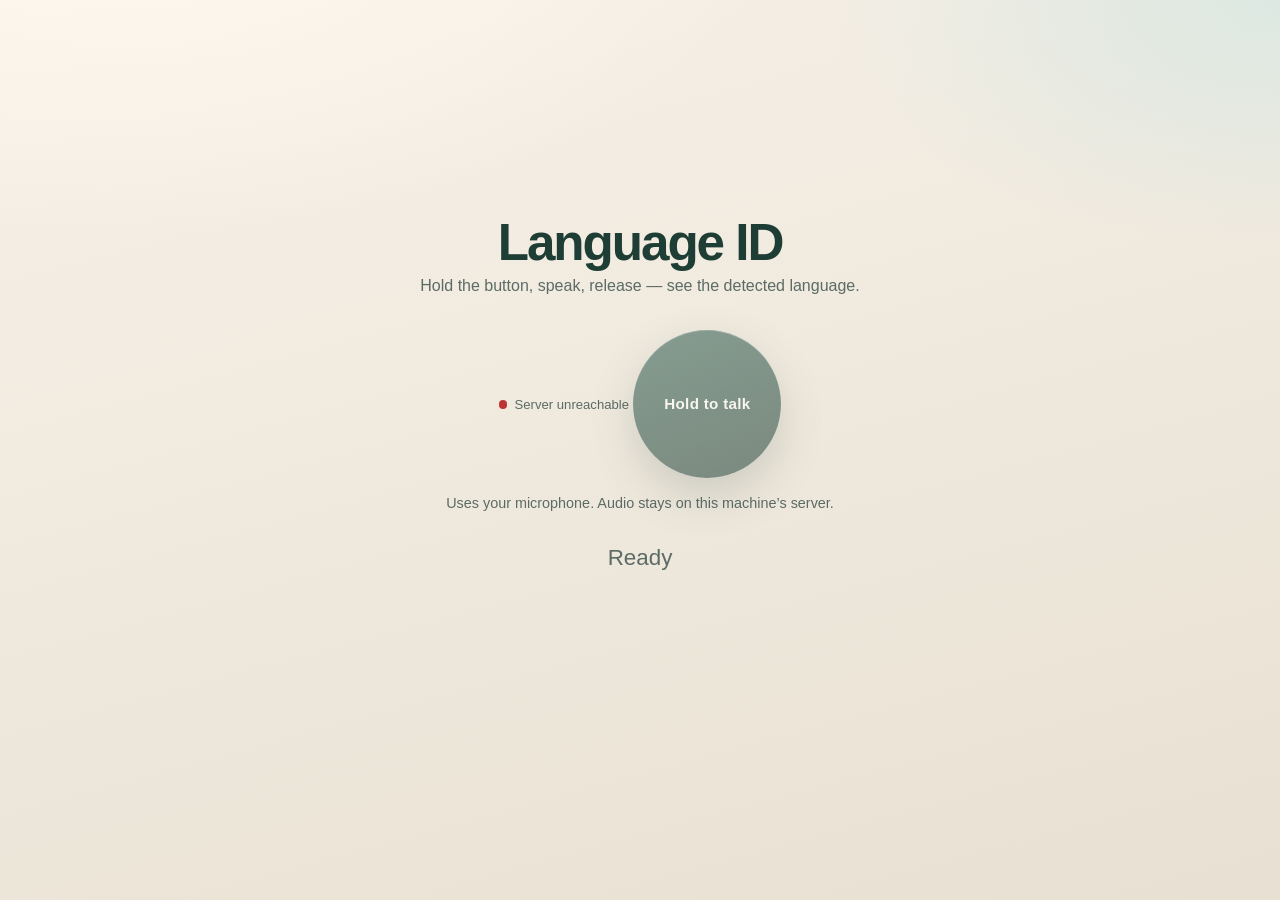
==== static/index.html @ f9b708a4 "lid based on conformer architecture" ====
<!DOCTYPE html>
<html lang="en">
<head>
  <meta charset="UTF-8" />
  <meta name="viewport" content="width=device-width, initial-scale=1" />
  <title>Language ID</title>
  <style>
    :root {
      --ink: #1a2421;
      --moss: #2f5d50;
      --moss-deep: #1e3d35;
      --paper: #f6f1e8;
      --paper-2: #e8e0d2;
      --accent: #c45c26;
      --muted: #5c6b66;
      --line: rgba(26, 36, 33, 0.12);
      --ok: #2f5d50;
      --warn: #a15c1a;
    }

    * { box-sizing: border-box; }
    html, body { height: 100%; margin: 0; }
    body {
      font-family: "Avenir Next", "Segoe UI", "Helvetica Neue", sans-serif;
      color: var(--ink);
      background:
        radial-gradient(1200px 600px at 10% -10%, #fff8ee 0%, transparent 55%),
        radial-gradient(900px 500px at 100% 0%, #dce8e2 0%, transparent 50%),
        linear-gradient(165deg, var(--paper) 0%, var(--paper-2) 100%);
      min-height: 100%;
      display: flex;
      align-items: center;
      justify-content: center;
      padding: 1.5rem;
    }

    .stage {
      width: min(440px, 100%);
      text-align: center;
    }

    .brand {
      font-size: clamp(2.4rem, 8vw, 3.2rem);
      font-weight: 700;
      letter-spacing: -0.04em;
      line-height: 1;
      margin: 0 0 0.45rem;
      color: var(--moss-deep);
    }

    .tagline {
      margin: 0 0 2rem;
      color: var(--muted);
      font-size: 1rem;
      line-height: 1.4;
    }

    .status {
      display: inline-flex;
      align-items: center;
      gap: 0.45rem;
      font-size: 0.82rem;
      color: var(--muted);
      margin-bottom: 1.75rem;
    }
    .dot {
      width: 0.55rem;
      height: 0.55rem;
      border-radius: 50%;
      background: var(--muted);
    }
    .dot.ok { background: var(--ok); }
    .dot.bad { background: #b33; }

    .mic {
      width: 148px;
      height: 148px;
      border-radius: 50%;
      border: none;
      cursor: pointer;
      color: #fff;
      background: linear-gradient(160deg, var(--moss) 0%, var(--moss-deep) 100%);
      box-shadow:
        0 18px 40px rgba(30, 61, 53, 0.28),
        inset 0 1px 0 rgba(255, 255, 255, 0.18);
      font-size: 0.95rem;
      font-weight: 600;
      letter-spacing: 0.02em;
      transition: transform 0.15s ease, box-shadow 0.15s ease, background 0.15s ease;
      user-select: none;
      -webkit-user-select: none;
      touch-action: none;
    }
    .mic:hover { transform: translateY(-1px); }
    .mic:active,
    .mic.recording {
      transform: scale(1.04);
      background: linear-gradient(160deg, var(--accent) 0%, #8f3d14 100%);
      box-shadow: 0 0 0 10px rgba(196, 92, 38, 0.16), 0 18px 40px rgba(196, 92, 38, 0.28);
    }
    .mic:disabled {
      opacity: 0.55;
      cursor: not-allowed;
      transform: none;
    }

    .hint {
      margin: 1.1rem 0 0;
      font-size: 0.9rem;
      color: var(--muted);
    }

    .result {
      margin-top: 2.25rem;
      min-height: 8.5rem;
    }

    .lang-code {
      font-size: clamp(3rem, 12vw, 4.25rem);
      font-weight: 700;
      letter-spacing: -0.05em;
      line-height: 1;
      margin: 0;
      color: var(--moss-deep);
      text-transform: uppercase;
    }
    .lang-code.uncertain { color: var(--warn); }
    .lang-code.empty { color: var(--muted); font-size: 1.4rem; font-weight: 500; letter-spacing: 0; text-transform: none; }

    .meta {
      margin: 0.65rem 0 0;
      font-size: 0.9rem;
      color: var(--muted);
    }

    .ranks {
      list-style: none;
      padding: 0;
      margin: 1.15rem 0 0;
      display: grid;
      gap: 0.35rem;
      text-align: left;
    }
    .ranks li {
      display: grid;
      grid-template-columns: 1.5rem 2.5rem 1fr;
      gap: 0.5rem;
      align-items: baseline;
      font-size: 0.92rem;
      padding: 0.35rem 0.55rem;
      border-top: 1px solid var(--line);
    }
    .ranks li:first-child { border-top: none; }
    .ranks .rank { color: var(--muted); }
    .ranks .code { font-weight: 700; text-transform: uppercase; }
    .ranks .score { color: var(--muted); text-align: right; font-variant-numeric: tabular-nums; }

    .error {
      margin-top: 1rem;
      color: #9b2c2c;
      font-size: 0.9rem;
    }

    @media (prefers-reduced-motion: reduce) {
      .mic { transition: none; }
    }
  </style>
</head>
<body>
  <main class="stage">
    <h1 class="brand">Language ID</h1>
    <p class="tagline">Hold the button, speak, release — see the detected language.</p>

    <div class="status" id="status">
      <span class="dot" id="statusDot"></span>
      <span id="statusText">Checking server…</span>
    </div>

    <button
      class="mic"
      id="micBtn"
      type="button"
      disabled
      aria-pressed="false"
      aria-label="Hold to speak"
    >Hold to talk</button>
    <p class="hint" id="hint">Uses your microphone. Audio stays on this machine’s server.</p>

    <section class="result" aria-live="polite">
      <p class="lang-code empty" id="langCode">Ready</p>
      <p class="meta" id="meta"></p>
      <ol class="ranks" id="ranks" hidden></ol>
      <p class="error" id="error" hidden></p>
    </section>
  </main>

  <script>
    const micBtn = document.getElementById("micBtn");
    const statusDot = document.getElementById("statusDot");
    const statusText = document.getElementById("statusText");
    const langCode = document.getElementById("langCode");
    const meta = document.getElementById("meta");
    const ranks = document.getElementById("ranks");
    const errorEl = document.getElementById("error");
    const hint = document.getElementById("hint");

    let mediaStream = null;
    let audioContext = null;
    let processor = null;
    let source = null;
    let chunks = [];
    let recording = false;
    let sampleRate = 16000;

    function setStatus(ok, text) {
      statusDot.className = "dot " + (ok === true ? "ok" : ok === false ? "bad" : "");
      statusText.textContent = text;
    }

    function showError(msg) {
      errorEl.hidden = !msg;
      errorEl.textContent = msg || "";
    }

    function floatTo16BitPCM(float32) {
      const out = new Int16Array(float32.length);
      for (let i = 0; i < float32.length; i++) {
        const s = Math.max(-1, Math.min(1, float32[i]));
        out[i] = s < 0 ? s * 0x8000 : s * 0x7fff;
      }
      return out;
    }

    function encodeWav(float32, rate) {
      const pcm = floatTo16BitPCM(float32);
      const buffer = new ArrayBuffer(44 + pcm.length * 2);
      const view = new DataView(buffer);
      const writeStr = (offset, str) => {
        for (let i = 0; i < str.length; i++) view.setUint8(offset + i, str.charCodeAt(i));
      };
      writeStr(0, "RIFF");
      view.setUint32(4, 36 + pcm.length * 2, true);
      writeStr(8, "WAVE");
      writeStr(12, "fmt ");
      view.setUint32(16, 16, true);
      view.setUint16(20, 1, true);
      view.setUint16(22, 1, true);
      view.setUint32(24, rate, true);
      view.setUint32(28, rate * 2, true);
      view.setUint16(32, 2, true);
      view.setUint16(34, 16, true);
      writeStr(36, "data");
      view.setUint32(40, pcm.length * 2, true);
      let offset = 44;
      for (let i = 0; i < pcm.length; i++, offset += 2) {
        view.setInt16(offset, pcm[i], true);
      }
      return new Blob([buffer], { type: "audio/wav" });
    }

    function downsample(buffer, fromRate, toRate) {
      if (fromRate === toRate) return buffer;
      const ratio = fromRate / toRate;
      const newLen = Math.max(1, Math.round(buffer.length / ratio));
      const result = new Float32Array(newLen);
      for (let i = 0; i < newLen; i++) {
        const start = Math.floor(i * ratio);
        const end = Math.min(Math.floor((i + 1) * ratio), buffer.length);
        let sum = 0;
        let count = 0;
        for (let j = start; j < end; j++) {
          sum += buffer[j];
          count++;
        }
        result[i] = count ? sum / count : buffer[start] || 0;
      }
      return result;
    }

    async function ensureMic() {
      if (mediaStream) return;
      mediaStream = await navigator.mediaDevices.getUserMedia({
        audio: {
          channelCount: 1,
          echoCancellation: true,
          noiseSuppression: true,
        },
      });
    }

    async function startRecording() {
      if (recording) return;
      showError("");
      await ensureMic();
      audioContext = new (window.AudioContext || window.webkitAudioContext)();
      sampleRate = audioContext.sampleRate;
      source = audioContext.createMediaStreamSource(mediaStream);
      processor = audioContext.createScriptProcessor(4096, 1, 1);
      chunks = [];
      processor.onaudioprocess = (e) => {
        if (!recording) return;
        chunks.push(new Float32Array(e.inputBuffer.getChannelData(0)));
      };
      source.connect(processor);
      processor.connect(audioContext.destination);
      recording = true;
      micBtn.classList.add("recording");
      micBtn.setAttribute("aria-pressed", "true");
      micBtn.textContent = "Listening…";
      hint.textContent = "Release to identify the language.";
      langCode.textContent = "…";
      langCode.className = "lang-code empty";
      meta.textContent = "";
      ranks.hidden = true;
    }

    function stopRecording() {
      if (!recording) return;
      recording = false;
      micBtn.classList.remove("recording");
      micBtn.setAttribute("aria-pressed", "false");
      micBtn.textContent = "Hold to talk";
      hint.textContent = "Identifying…";

      try { processor && processor.disconnect(); } catch (_) {}
      try { source && source.disconnect(); } catch (_) {}
      try { audioContext && audioContext.close(); } catch (_) {}
      processor = null;
      source = null;
      audioContext = null;

      if (!chunks.length) {
        hint.textContent = "Hold the button, speak, then release.";
        langCode.textContent = "Ready";
        showError("No audio captured. Try again.");
        return;
      }

      let total = 0;
      for (const c of chunks) total += c.length;
      const merged = new Float32Array(total);
      let offset = 0;
      for (const c of chunks) {
        merged.set(c, offset);
        offset += c.length;
      }
      const pcm16k = downsample(merged, sampleRate, 16000);
      if (pcm16k.length < 16000 * 0.4) {
        hint.textContent = "Hold a bit longer (about 1 second).";
        langCode.textContent = "Too short";
        langCode.className = "lang-code empty";
        return;
      }
      const wav = encodeWav(pcm16k, 16000);
      identify(wav);
    }

    async function identify(blob) {
      micBtn.disabled = true;
      try {
        const form = new FormData();
        form.append("audio", blob, "utterance.wav");
        const res = await fetch("/identify", { method: "POST", body: form });
        const data = await res.json().catch(() => ({}));
        if (!res.ok) throw new Error(data.detail || res.statusText || "Identify failed");

        const code = data.language || data.top_language || "—";
        const uncertain = data.decision === "uncertain" || !data.language;
        langCode.textContent = code;
        langCode.className = "lang-code" + (uncertain ? " uncertain" : "");

        const parts = [];
        if (data.decision) parts.push(data.decision);
        if (typeof data.margin === "number") parts.push("margin " + data.margin.toFixed(3));
        if (data.latency_ms && typeof data.latency_ms.total === "number") {
          parts.push(Math.round(data.latency_ms.total) + " ms");
        }
        meta.textContent = parts.join(" · ");

        const list = (data.languages || []).slice(0, 5);
        ranks.innerHTML = "";
        if (list.length) {
          ranks.hidden = false;
          for (const item of list) {
            const li = document.createElement("li");
            li.innerHTML =
              '<span class="rank">' + item.rank + "</span>" +
              '<span class="code">' + item.language + "</span>" +
              '<span class="score">' + Number(item.score).toFixed(3) + "</span>";
            ranks.appendChild(li);
          }
        } else {
          ranks.hidden = true;
        }
        hint.textContent = "Hold the button, speak, release.";
      } catch (err) {
        langCode.textContent = "Error";
        langCode.className = "lang-code empty";
        meta.textContent = "";
        ranks.hidden = true;
        showError(err.message || String(err));
        hint.textContent = "Hold the button, speak, release.";
      } finally {
        micBtn.disabled = false;
      }
    }

    function bindPointer() {
      const start = async (e) => {
        e.preventDefault();
        try {
          await startRecording();
        } catch (err) {
          showError(err.message || "Microphone permission denied");
          setStatus(false, "Microphone unavailable");
        }
      };
      const end = (e) => {
        e.preventDefault();
        stopRecording();
      };
      micBtn.addEventListener("pointerdown", start);
      micBtn.addEventListener("pointerup", end);
      micBtn.addEventListener("pointercancel", end);
      micBtn.addEventListener("pointerleave", () => {
        if (recording) stopRecording();
      });
      // Avoid context menu on long-press (mobile)
      micBtn.addEventListener("contextmenu", (e) => e.preventDefault());
    }

    async function boot() {
      bindPointer();
      try {
        const res = await fetch("/health");
        const data = await res.json();
        if (data.model_loaded) {
          const langs = (data.languages_loaded || data.languages_available || []).join(", ");
          setStatus(true, "Ready" + (data.device ? " · " + data.device : "") + (langs ? " · " + langs : ""));
          micBtn.disabled = false;
        } else {
          setStatus(false, "Model not loaded");
        }
      } catch (_) {
        setStatus(false, "Server unreachable");
      }
    }

    boot();
  </script>
</body>
</html>
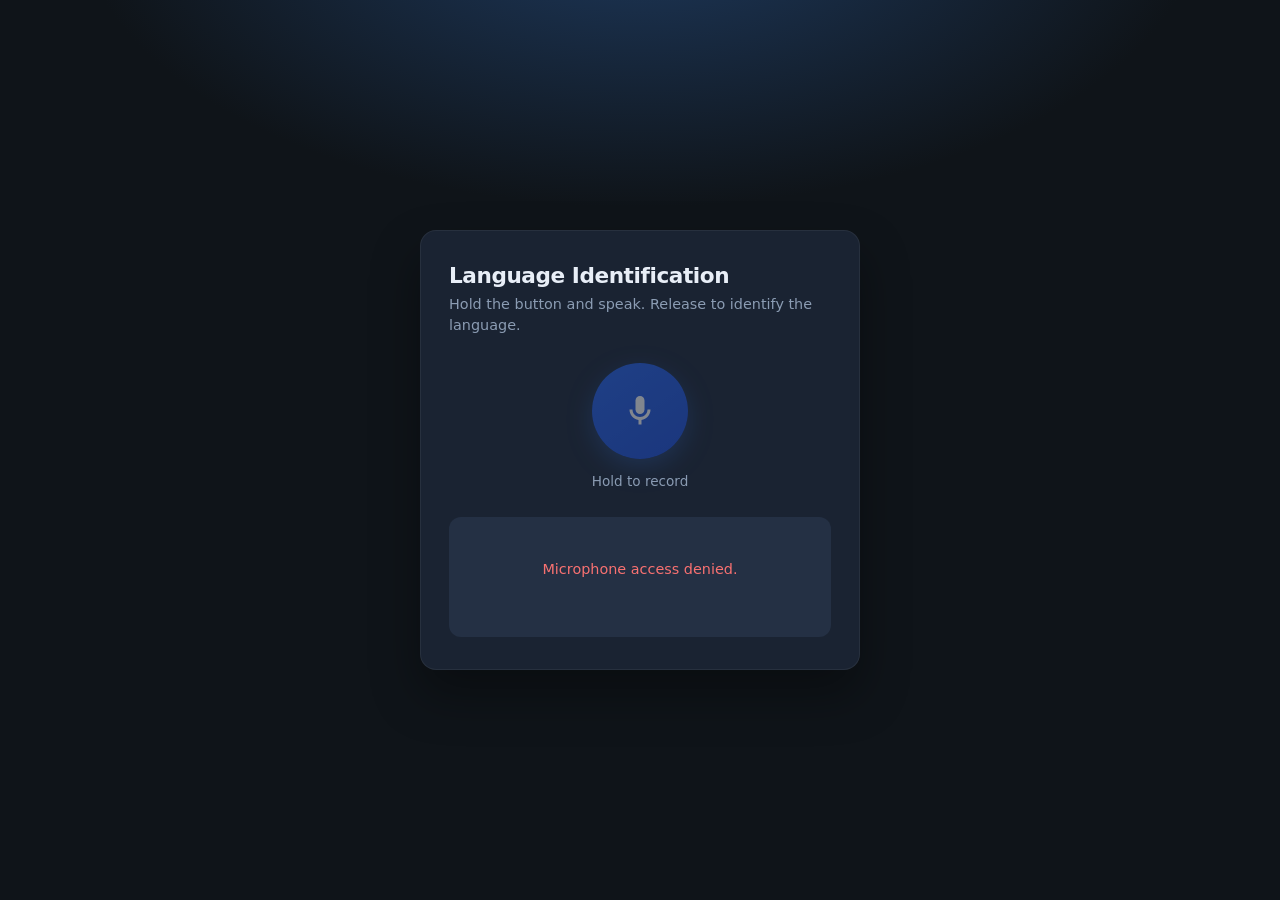
==== commit a2247a90: "Remove deprecated files and scripts related to Docker, environment setup, and model installation. Up" ====
--- a/static/index.html
+++ b/static/index.html
@@ -2,258 +2,257 @@
 <html lang="en">
 <head>
   <meta charset="UTF-8" />
-  <meta name="viewport" content="width=device-width, initial-scale=1" />
+  <meta name="viewport" content="width=device-width, initial-scale=1.0" />
   <title>Language ID</title>
   <style>
     :root {
-      --ink: #1a2421;
-      --moss: #2f5d50;
-      --moss-deep: #1e3d35;
-      --paper: #f6f1e8;
-      --paper-2: #e8e0d2;
-      --accent: #c45c26;
-      --muted: #5c6b66;
-      --line: rgba(26, 36, 33, 0.12);
-      --ok: #2f5d50;
-      --warn: #a15c1a;
-    }
-
-    * { box-sizing: border-box; }
-    html, body { height: 100%; margin: 0; }
+      --bg: #0f1419;
+      --surface: #1a2332;
+      --surface2: #243044;
+      --text: #e8eef7;
+      --muted: #8b9cb3;
+      --accent: #3b82f6;
+      --accent-glow: rgba(59, 130, 246, 0.35);
+      --success: #34d399;
+      --danger: #f87171;
+      --radius: 16px;
+    }
+
+    * { box-sizing: border-box; margin: 0; padding: 0; }
+
     body {
-      font-family: "Avenir Next", "Segoe UI", "Helvetica Neue", sans-serif;
-      color: var(--ink);
-      background:
-        radial-gradient(1200px 600px at 10% -10%, #fff8ee 0%, transparent 55%),
-        radial-gradient(900px 500px at 100% 0%, #dce8e2 0%, transparent 50%),
-        linear-gradient(165deg, var(--paper) 0%, var(--paper-2) 100%);
-      min-height: 100%;
+      min-height: 100vh;
+      font-family: "Segoe UI", system-ui, -apple-system, sans-serif;
+      background: radial-gradient(ellipse 80% 60% at 50% -10%, #1e3a5f 0%, var(--bg) 55%);
+      color: var(--text);
       display: flex;
       align-items: center;
       justify-content: center;
-      padding: 1.5rem;
-    }
-
-    .stage {
+      padding: 24px;
+    }
+
+    .card {
       width: min(440px, 100%);
-      text-align: center;
-    }
-
-    .brand {
-      font-size: clamp(2.4rem, 8vw, 3.2rem);
-      font-weight: 700;
-      letter-spacing: -0.04em;
-      line-height: 1;
-      margin: 0 0 0.45rem;
-      color: var(--moss-deep);
-    }
-
-    .tagline {
-      margin: 0 0 2rem;
-      color: var(--muted);
-      font-size: 1rem;
-      line-height: 1.4;
-    }
-
-    .status {
-      display: inline-flex;
+      background: var(--surface);
+      border: 1px solid rgba(255, 255, 255, 0.06);
+      border-radius: var(--radius);
+      padding: 32px 28px;
+      box-shadow: 0 24px 48px rgba(0, 0, 0, 0.35);
+    }
+
+    h1 {
+      font-size: 1.35rem;
+      font-weight: 600;
+      letter-spacing: -0.02em;
+      margin-bottom: 6px;
+    }
+
+    .subtitle {
+      color: var(--muted);
+      font-size: 0.9rem;
+      margin-bottom: 28px;
+      line-height: 1.45;
+    }
+
+    .mic-wrap {
+      display: flex;
+      flex-direction: column;
       align-items: center;
-      gap: 0.45rem;
-      font-size: 0.82rem;
-      color: var(--muted);
-      margin-bottom: 1.75rem;
-    }
-    .dot {
-      width: 0.55rem;
-      height: 0.55rem;
-      border-radius: 50%;
-      background: var(--muted);
-    }
-    .dot.ok { background: var(--ok); }
-    .dot.bad { background: #b33; }
-
-    .mic {
-      width: 148px;
-      height: 148px;
+      gap: 14px;
+      margin-bottom: 28px;
+    }
+
+    .mic-btn {
+      width: 96px;
+      height: 96px;
       border-radius: 50%;
       border: none;
+      background: linear-gradient(145deg, #2563eb, #1d4ed8);
+      color: white;
       cursor: pointer;
-      color: #fff;
-      background: linear-gradient(160deg, var(--moss) 0%, var(--moss-deep) 100%);
-      box-shadow:
-        0 18px 40px rgba(30, 61, 53, 0.28),
-        inset 0 1px 0 rgba(255, 255, 255, 0.18);
-      font-size: 0.95rem;
-      font-weight: 600;
-      letter-spacing: 0.02em;
-      transition: transform 0.15s ease, box-shadow 0.15s ease, background 0.15s ease;
+      display: flex;
+      align-items: center;
+      justify-content: center;
+      transition: transform 0.15s, box-shadow 0.15s;
+      box-shadow: 0 8px 24px var(--accent-glow);
       user-select: none;
-      -webkit-user-select: none;
-      touch-action: none;
-    }
-    .mic:hover { transform: translateY(-1px); }
-    .mic:active,
-    .mic.recording {
-      transform: scale(1.04);
-      background: linear-gradient(160deg, var(--accent) 0%, #8f3d14 100%);
-      box-shadow: 0 0 0 10px rgba(196, 92, 38, 0.16), 0 18px 40px rgba(196, 92, 38, 0.28);
-    }
-    .mic:disabled {
-      opacity: 0.55;
-      cursor: not-allowed;
-      transform: none;
-    }
+      -webkit-tap-highlight-color: transparent;
+    }
+
+    .mic-btn:hover { transform: scale(1.04); }
+    .mic-btn:active, .mic-btn.recording {
+      transform: scale(0.96);
+      box-shadow: 0 0 0 12px var(--accent-glow), 0 4px 16px var(--accent-glow);
+    }
+
+    .mic-btn.recording { background: linear-gradient(145deg, #dc2626, #b91c1c); }
+    .mic-btn:disabled { opacity: 0.45; cursor: not-allowed; transform: none; }
+
+    .mic-btn svg { width: 36px; height: 36px; }
 
     .hint {
-      margin: 1.1rem 0 0;
+      font-size: 0.85rem;
+      color: var(--muted);
+      text-align: center;
+    }
+
+    .result {
+      background: var(--surface2);
+      border-radius: 12px;
+      padding: 20px;
+      min-height: 120px;
+    }
+
+    .result-label {
+      font-size: 0.75rem;
+      text-transform: uppercase;
+      letter-spacing: 0.06em;
+      color: var(--muted);
+      margin-bottom: 8px;
+    }
+
+    .language {
+      font-size: 1.75rem;
+      font-weight: 700;
+      letter-spacing: -0.02em;
+      margin-bottom: 4px;
+    }
+
+    .language-code {
+      font-size: 0.85rem;
+      color: var(--muted);
+      margin-bottom: 16px;
+    }
+
+    .scores { display: flex; flex-direction: column; gap: 8px; }
+
+    .score-row {
+      display: grid;
+      grid-template-columns: 52px 1fr 48px;
+      align-items: center;
+      gap: 10px;
+      font-size: 0.82rem;
+    }
+
+    .score-row .bar-wrap {
+      height: 6px;
+      background: rgba(255, 255, 255, 0.08);
+      border-radius: 3px;
+      overflow: hidden;
+    }
+
+    .score-row .bar {
+      height: 100%;
+      background: var(--accent);
+      border-radius: 3px;
+      transition: width 0.4s ease;
+    }
+
+    .score-row.top .bar { background: var(--success); }
+
+    .score-row .val {
+      text-align: right;
+      color: var(--muted);
+      font-variant-numeric: tabular-nums;
+    }
+
+    .status {
+      text-align: center;
+      color: var(--muted);
       font-size: 0.9rem;
-      color: var(--muted);
-    }
-
-    .result {
-      margin-top: 2.25rem;
-      min-height: 8.5rem;
-    }
-
-    .lang-code {
-      font-size: clamp(3rem, 12vw, 4.25rem);
-      font-weight: 700;
-      letter-spacing: -0.05em;
-      line-height: 1;
-      margin: 0;
-      color: var(--moss-deep);
-      text-transform: uppercase;
-    }
-    .lang-code.uncertain { color: var(--warn); }
-    .lang-code.empty { color: var(--muted); font-size: 1.4rem; font-weight: 500; letter-spacing: 0; text-transform: none; }
-
-    .meta {
-      margin: 0.65rem 0 0;
-      font-size: 0.9rem;
-      color: var(--muted);
-    }
-
-    .ranks {
-      list-style: none;
-      padding: 0;
-      margin: 1.15rem 0 0;
-      display: grid;
-      gap: 0.35rem;
-      text-align: left;
-    }
-    .ranks li {
-      display: grid;
-      grid-template-columns: 1.5rem 2.5rem 1fr;
-      gap: 0.5rem;
-      align-items: baseline;
-      font-size: 0.92rem;
-      padding: 0.35rem 0.55rem;
-      border-top: 1px solid var(--line);
-    }
-    .ranks li:first-child { border-top: none; }
-    .ranks .rank { color: var(--muted); }
-    .ranks .code { font-weight: 700; text-transform: uppercase; }
-    .ranks .score { color: var(--muted); text-align: right; font-variant-numeric: tabular-nums; }
-
-    .error {
-      margin-top: 1rem;
-      color: #9b2c2c;
-      font-size: 0.9rem;
-    }
-
-    @media (prefers-reduced-motion: reduce) {
-      .mic { transition: none; }
+      padding: 24px 0;
+    }
+
+    .status.error { color: var(--danger); }
+
+    .pulse {
+      animation: pulse 1.2s ease-in-out infinite;
+    }
+
+    @keyframes pulse {
+      0%, 100% { opacity: 1; }
+      50% { opacity: 0.5; }
     }
   </style>
 </head>
 <body>
-  <main class="stage">
-    <h1 class="brand">Language ID</h1>
-    <p class="tagline">Hold the button, speak, release — see the detected language.</p>
-
-    <div class="status" id="status">
-      <span class="dot" id="statusDot"></span>
-      <span id="statusText">Checking server…</span>
+  <div class="card">
+    <h1>Language Identification</h1>
+    <p class="subtitle">Hold the button and speak. Release to identify the language.</p>
+
+    <div class="mic-wrap">
+      <button class="mic-btn" id="micBtn" type="button" aria-label="Hold to speak">
+        <svg viewBox="0 0 24 24" fill="currentColor" aria-hidden="true">
+          <path d="M12 14c1.66 0 3-1.34 3-3V5c0-1.66-1.34-3-3-3S9 3.34 9 5v6c0 1.66 1.34 3 3 3z"/>
+          <path d="M17 11c0 2.76-2.24 5-5 5s-5-2.24-5-5H5c0 3.53 2.61 6.43 6 6.92V21h2v-3.08c3.39-.49 6-3.39 6-6.92h-2z"/>
+        </svg>
+      </button>
+      <span class="hint" id="hint">Hold to record</span>
     </div>
 
-    <button
-      class="mic"
-      id="micBtn"
-      type="button"
-      disabled
-      aria-pressed="false"
-      aria-label="Hold to speak"
-    >Hold to talk</button>
-    <p class="hint" id="hint">Uses your microphone. Audio stays on this machine’s server.</p>
-
-    <section class="result" aria-live="polite">
-      <p class="lang-code empty" id="langCode">Ready</p>
-      <p class="meta" id="meta"></p>
-      <ol class="ranks" id="ranks" hidden></ol>
-      <p class="error" id="error" hidden></p>
-    </section>
-  </main>
+    <div class="result" id="result">
+      <div class="status" id="status">Waiting for speech…</div>
+    </div>
+  </div>
 
   <script>
+    const LANG_NAMES = {
+      hi: "Hindi", kn: "Kannada", mr: "Marathi", ta: "Tamil", te: "Telugu",
+      as: "Assamese", bn: "Bengali", gu: "Gujarati", ml: "Malayalam",
+      pa: "Punjabi", ur: "Urdu", ne: "Nepali", or: "Odia", sa: "Sanskrit",
+    };
+
     const micBtn = document.getElementById("micBtn");
-    const statusDot = document.getElementById("statusDot");
-    const statusText = document.getElementById("statusText");
-    const langCode = document.getElementById("langCode");
-    const meta = document.getElementById("meta");
-    const ranks = document.getElementById("ranks");
-    const errorEl = document.getElementById("error");
     const hint = document.getElementById("hint");
+    const result = document.getElementById("result");
 
     let mediaStream = null;
     let audioContext = null;
     let processor = null;
     let source = null;
-    let chunks = [];
     let recording = false;
-    let sampleRate = 16000;
-
-    function setStatus(ok, text) {
-      statusDot.className = "dot " + (ok === true ? "ok" : ok === false ? "bad" : "");
-      statusText.textContent = text;
+    let samples = [];
+
+    async function initMic() {
+      try {
+        mediaStream = await navigator.mediaDevices.getUserMedia({ audio: true });
+        hint.textContent = "Hold to record";
+      } catch (err) {
+        micBtn.disabled = true;
+        showError("Microphone access denied.");
+      }
     }
 
     function showError(msg) {
-      errorEl.hidden = !msg;
-      errorEl.textContent = msg || "";
-    }
-
-    function floatTo16BitPCM(float32) {
-      const out = new Int16Array(float32.length);
-      for (let i = 0; i < float32.length; i++) {
-        const s = Math.max(-1, Math.min(1, float32[i]));
-        out[i] = s < 0 ? s * 0x8000 : s * 0x7fff;
-      }
-      return out;
-    }
-
-    function encodeWav(float32, rate) {
-      const pcm = floatTo16BitPCM(float32);
-      const buffer = new ArrayBuffer(44 + pcm.length * 2);
+      result.innerHTML = `<div class="status error">${msg}</div>`;
+    }
+
+    function showLoading() {
+      result.innerHTML = `<div class="status pulse">Identifying…</div>`;
+    }
+
+    function encodeWav(float32, sampleRate) {
+      const buffer = new ArrayBuffer(44 + float32.length * 2);
       const view = new DataView(buffer);
-      const writeStr = (offset, str) => {
-        for (let i = 0; i < str.length; i++) view.setUint8(offset + i, str.charCodeAt(i));
-      };
+      const writeStr = (off, s) => { for (let i = 0; i < s.length; i++) view.setUint8(off + i, s.charCodeAt(i)); };
       writeStr(0, "RIFF");
-      view.setUint32(4, 36 + pcm.length * 2, true);
+      view.setUint32(4, 36 + float32.length * 2, true);
       writeStr(8, "WAVE");
       writeStr(12, "fmt ");
       view.setUint32(16, 16, true);
       view.setUint16(20, 1, true);
       view.setUint16(22, 1, true);
-      view.setUint32(24, rate, true);
-      view.setUint32(28, rate * 2, true);
+      view.setUint32(24, sampleRate, true);
+      view.setUint32(28, sampleRate * 2, true);
       view.setUint16(32, 2, true);
       view.setUint16(34, 16, true);
       writeStr(36, "data");
-      view.setUint32(40, pcm.length * 2, true);
-      let offset = 44;
-      for (let i = 0; i < pcm.length; i++, offset += 2) {
-        view.setInt16(offset, pcm[i], true);
+      view.setUint32(40, float32.length * 2, true);
+      let off = 44;
+      for (let i = 0; i < float32.length; i++) {
+        const s = Math.max(-1, Math.min(1, float32[i]));
+        view.setInt16(off, s < 0 ? s * 0x8000 : s * 0x7fff, true);
+        off += 2;
       }
       return new Blob([buffer], { type: "audio/wav" });
     }
@@ -261,192 +260,113 @@
     function downsample(buffer, fromRate, toRate) {
       if (fromRate === toRate) return buffer;
       const ratio = fromRate / toRate;
-      const newLen = Math.max(1, Math.round(buffer.length / ratio));
-      const result = new Float32Array(newLen);
-      for (let i = 0; i < newLen; i++) {
-        const start = Math.floor(i * ratio);
-        const end = Math.min(Math.floor((i + 1) * ratio), buffer.length);
-        let sum = 0;
-        let count = 0;
-        for (let j = start; j < end; j++) {
-          sum += buffer[j];
-          count++;
-        }
-        result[i] = count ? sum / count : buffer[start] || 0;
-      }
-      return result;
-    }
-
-    async function ensureMic() {
-      if (mediaStream) return;
-      mediaStream = await navigator.mediaDevices.getUserMedia({
-        audio: {
-          channelCount: 1,
-          echoCancellation: true,
-          noiseSuppression: true,
-        },
-      });
+      const len = Math.round(buffer.length / ratio);
+      const out = new Float32Array(len);
+      for (let i = 0; i < len; i++) {
+        out[i] = buffer[Math.round(i * ratio)];
+      }
+      return out;
     }
 
     async function startRecording() {
-      if (recording) return;
-      showError("");
-      await ensureMic();
-      audioContext = new (window.AudioContext || window.webkitAudioContext)();
-      sampleRate = audioContext.sampleRate;
+      if (!mediaStream || recording) return;
+      recording = true;
+      samples = [];
+      micBtn.classList.add("recording");
+      hint.textContent = "Listening… release to identify";
+
+      audioContext = new AudioContext();
       source = audioContext.createMediaStreamSource(mediaStream);
       processor = audioContext.createScriptProcessor(4096, 1, 1);
-      chunks = [];
       processor.onaudioprocess = (e) => {
-        if (!recording) return;
-        chunks.push(new Float32Array(e.inputBuffer.getChannelData(0)));
+        if (recording) samples.push(new Float32Array(e.inputBuffer.getChannelData(0)));
       };
       source.connect(processor);
       processor.connect(audioContext.destination);
-      recording = true;
-      micBtn.classList.add("recording");
-      micBtn.setAttribute("aria-pressed", "true");
-      micBtn.textContent = "Listening…";
-      hint.textContent = "Release to identify the language.";
-      langCode.textContent = "…";
-      langCode.className = "lang-code empty";
-      meta.textContent = "";
-      ranks.hidden = true;
-    }
-
-    function stopRecording() {
+    }
+
+    async function stopRecording() {
       if (!recording) return;
       recording = false;
       micBtn.classList.remove("recording");
-      micBtn.setAttribute("aria-pressed", "false");
-      micBtn.textContent = "Hold to talk";
-      hint.textContent = "Identifying…";
-
-      try { processor && processor.disconnect(); } catch (_) {}
-      try { source && source.disconnect(); } catch (_) {}
-      try { audioContext && audioContext.close(); } catch (_) {}
-      processor = null;
-      source = null;
-      audioContext = null;
-
-      if (!chunks.length) {
-        hint.textContent = "Hold the button, speak, then release.";
-        langCode.textContent = "Ready";
-        showError("No audio captured. Try again.");
+      hint.textContent = "Hold to record";
+
+      processor.disconnect();
+      source.disconnect();
+      const rate = audioContext.sampleRate;
+      await audioContext.close();
+
+      const total = samples.reduce((n, c) => n + c.length, 0);
+      if (total < rate * 0.3) {
+        showError("Too short — hold the button and speak for at least half a second.");
         return;
       }
 
-      let total = 0;
-      for (const c of chunks) total += c.length;
       const merged = new Float32Array(total);
       let offset = 0;
-      for (const c of chunks) {
-        merged.set(c, offset);
-        offset += c.length;
-      }
-      const pcm16k = downsample(merged, sampleRate, 16000);
-      if (pcm16k.length < 16000 * 0.4) {
-        hint.textContent = "Hold a bit longer (about 1 second).";
-        langCode.textContent = "Too short";
-        langCode.className = "lang-code empty";
+      for (const chunk of samples) {
+        merged.set(chunk, offset);
+        offset += chunk.length;
+      }
+
+      const pcm = downsample(merged, rate, 16000);
+      const wav = encodeWav(pcm, 16000);
+      await identify(wav);
+    }
+
+    async function identify(blob) {
+      showLoading();
+      const form = new FormData();
+      form.append("audio", blob, "speech.wav");
+      try {
+        const res = await fetch("/identify", { method: "POST", body: form });
+        const data = await res.json();
+        if (!res.ok) throw new Error(data.detail || res.statusText);
+        renderResult(data);
+      } catch (err) {
+        showError(err.message || "Identification failed.");
+      }
+    }
+
+    function renderResult(data) {
+      const code = data.language;
+      if (!code) {
+        showError("Could not identify language. Try speaking more clearly.");
         return;
       }
-      const wav = encodeWav(pcm16k, 16000);
-      identify(wav);
-    }
-
-    async function identify(blob) {
-      micBtn.disabled = true;
-      try {
-        const form = new FormData();
-        form.append("audio", blob, "utterance.wav");
-        const res = await fetch("/identify", { method: "POST", body: form });
-        const data = await res.json().catch(() => ({}));
-        if (!res.ok) throw new Error(data.detail || res.statusText || "Identify failed");
-
-        const code = data.language || data.top_language || "—";
-        const uncertain = data.decision === "uncertain" || !data.language;
-        langCode.textContent = code;
-        langCode.className = "lang-code" + (uncertain ? " uncertain" : "");
-
-        const parts = [];
-        if (data.decision) parts.push(data.decision);
-        if (typeof data.margin === "number") parts.push("margin " + data.margin.toFixed(3));
-        if (data.latency_ms && typeof data.latency_ms.total === "number") {
-          parts.push(Math.round(data.latency_ms.total) + " ms");
-        }
-        meta.textContent = parts.join(" · ");
-
-        const list = (data.languages || []).slice(0, 5);
-        ranks.innerHTML = "";
-        if (list.length) {
-          ranks.hidden = false;
-          for (const item of list) {
-            const li = document.createElement("li");
-            li.innerHTML =
-              '<span class="rank">' + item.rank + "</span>" +
-              '<span class="code">' + item.language + "</span>" +
-              '<span class="score">' + Number(item.score).toFixed(3) + "</span>";
-            ranks.appendChild(li);
-          }
-        } else {
-          ranks.hidden = true;
-        }
-        hint.textContent = "Hold the button, speak, release.";
-      } catch (err) {
-        langCode.textContent = "Error";
-        langCode.className = "lang-code empty";
-        meta.textContent = "";
-        ranks.hidden = true;
-        showError(err.message || String(err));
-        hint.textContent = "Hold the button, speak, release.";
-      } finally {
-        micBtn.disabled = false;
-      }
-    }
-
-    function bindPointer() {
-      const start = async (e) => {
-        e.preventDefault();
-        try {
-          await startRecording();
-        } catch (err) {
-          showError(err.message || "Microphone permission denied");
-          setStatus(false, "Microphone unavailable");
-        }
-      };
-      const end = (e) => {
-        e.preventDefault();
-        stopRecording();
-      };
-      micBtn.addEventListener("pointerdown", start);
-      micBtn.addEventListener("pointerup", end);
-      micBtn.addEventListener("pointercancel", end);
-      micBtn.addEventListener("pointerleave", () => {
-        if (recording) stopRecording();
-      });
-      // Avoid context menu on long-press (mobile)
-      micBtn.addEventListener("contextmenu", (e) => e.preventDefault());
-    }
-
-    async function boot() {
-      bindPointer();
-      try {
-        const res = await fetch("/health");
-        const data = await res.json();
-        if (data.model_loaded) {
-          const langs = (data.languages_loaded || data.languages_available || []).join(", ");
-          setStatus(true, "Ready" + (data.device ? " · " + data.device : "") + (langs ? " · " + langs : ""));
-          micBtn.disabled = false;
-        } else {
-          setStatus(false, "Model not loaded");
-        }
-      } catch (_) {
-        setStatus(false, "Server unreachable");
-      }
-    }
-
-    boot();
+
+      const name = LANG_NAMES[code] || code.toUpperCase();
+      const margin = data.margin != null ? data.margin.toFixed(3) : "—";
+      const candidates = data.top_candidates || [];
+      const scores = candidates.map((c) => c.score);
+      const min = Math.min(...scores);
+      const max = Math.max(...scores);
+      const range = max - min || 1;
+
+      const rows = candidates.map((c, i) => {
+        const pct = ((c.score - min) / range) * 100;
+        return `
+          <div class="score-row ${i === 0 ? "top" : ""}">
+            <span>${c.language}</span>
+            <div class="bar-wrap"><div class="bar" style="width:${pct}%"></div></div>
+            <span class="val">${c.score.toFixed(2)}</span>
+          </div>`;
+      }).join("");
+
+      result.innerHTML = `
+        <div class="result-label">Detected language</div>
+        <div class="language">${name}</div>
+        <div class="language-code">${code} · margin ${margin}</div>
+        <div class="scores">${rows}</div>`;
+    }
+
+    micBtn.addEventListener("mousedown", startRecording);
+    micBtn.addEventListener("mouseup", stopRecording);
+    micBtn.addEventListener("mouseleave", () => { if (recording) stopRecording(); });
+    micBtn.addEventListener("touchstart", (e) => { e.preventDefault(); startRecording(); });
+    micBtn.addEventListener("touchend", (e) => { e.preventDefault(); stopRecording(); });
+
+    initMic();
   </script>
 </body>
 </html>
